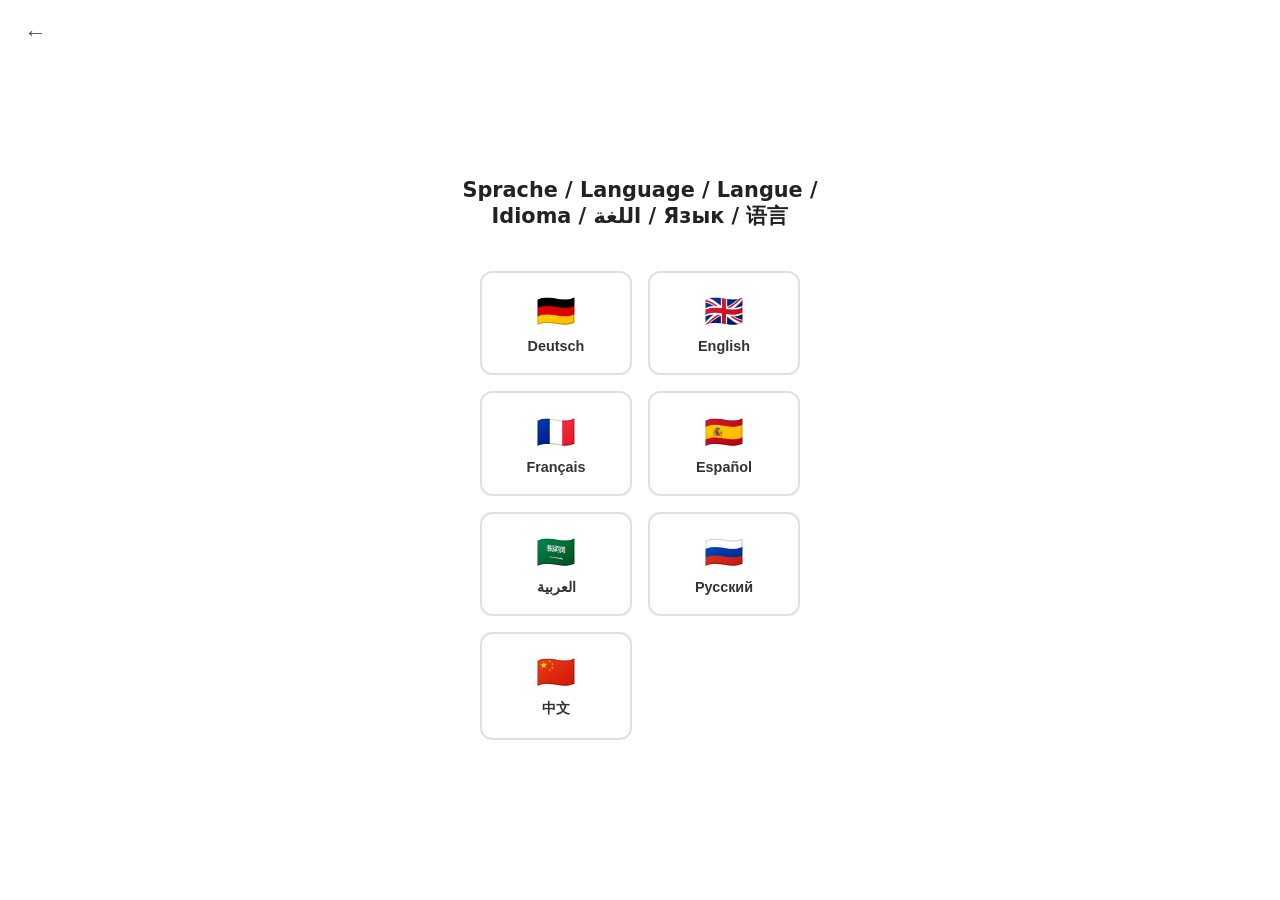
==== index.html @ 5dfb3250 "Initial deploy of the Deutschtest at deutschpegel.de" ====
<!DOCTYPE html>
<html lang="de">
  <head>
    <meta charset="UTF-8" />
    <meta name="viewport" content="width=device-width, initial-scale=1.0" />
    <title>Deutschtest – Wie gut ist dein Deutsch? | German Vocabulary Test</title>
    <meta name="description" content="Kostenloser Deutsch-Wortschatztest für Anfänger und Fortgeschrittene. Teste dein Deutsch von A1 bis C2 – schnell, kostenlos und ohne Anmeldung. Free German vocabulary test for all levels." />
    <meta name="keywords" content="Deutschtest, Deutsch Test, German test, German vocabulary test, Deutsch Wortschatztest, Deutschkenntnisse testen, A1 B1 C1 Deutsch, test your German, free German test" />
    <meta name="author" content="Jens Schmidtke" />
    <meta name="robots" content="index, follow" />
    <link rel="canonical" href="https://deutschpegel.de/" />

    <!-- Open Graph -->
    <meta property="og:title" content="Deutschtest – Teste dein Deutsch kostenlos" />
    <meta property="og:description" content="Wie gut ist dein Deutsch? Mach den kostenlosen Wortschatztest und finde dein Niveau von A1 bis C2." />
    <meta property="og:type" content="website" />
    <meta property="og:url" content="https://deutschpegel.de/" />
    <meta property="og:locale" content="de_DE" />

    <!-- Twitter Card -->
    <meta name="twitter:card" content="summary" />
    <meta name="twitter:title" content="Deutschtest – Teste dein Deutsch kostenlos" />
    <meta name="twitter:description" content="Kostenloser Deutsch-Wortschatztest. Finde dein Niveau von A1 bis C2 – ohne Anmeldung." />
    <script type="module" crossorigin src="/assets/index-deutschpegel-d1sfqUGO.js"></script>
    <link rel="stylesheet" crossorigin href="/assets/index-deutschpegel-DRLlf39T.css">
  </head>
  <body>
    <div id="root"></div>
  </body>
</html>
---- assets/index-deutschpegel-DRLlf39T.css ----
*,*:before,*:after{box-sizing:border-box}body{margin:0;font-family:system-ui,-apple-system,sans-serif}.ppvt-container{min-height:100vh;display:flex;flex-direction:column;align-items:center;background:var(--bg);padding:0 0 2rem}.ppvt-timer-track{width:100%;height:5px;background:#e0e0e0;overflow:hidden}.ppvt-timer-bar{height:100%;transition:width .05s linear,background .3s}.ppvt-header{width:100%;display:flex;align-items:center;gap:.75rem;padding:.75rem 1rem;box-sizing:border-box}.ppvt-back{background:none;border:none;font-size:1.4rem;color:var(--text);cursor:pointer;padding:.25rem .5rem;flex-shrink:0}.ppvt-progress-bar{flex:1;height:6px;background:var(--border, #e0e0e0);border-radius:3px;overflow:hidden}.ppvt-progress-fill{height:100%;background:var(--accent, #4a90d9);border-radius:3px;transition:width .3s ease}.ppvt-count{font-size:.8rem;color:var(--text-muted, #888);flex-shrink:0;min-width:2.5rem;text-align:right}.ppvt-prompt{display:flex;flex-direction:column;align-items:center;gap:.5rem;margin:1.25rem 0 1rem}.ppvt-audio-btn{width:64px;height:64px;border-radius:50%;border:none;background:var(--accent, #4a90d9);color:#fff;display:flex;align-items:center;justify-content:center;cursor:pointer;box-shadow:0 2px 8px #0003;transition:transform .1s}.ppvt-audio-btn:active{transform:scale(.93)}.ppvt-instruction{font-size:.9rem;color:var(--text-muted, #888);margin:0}.ppvt-grid{display:grid;grid-template-columns:1fr 1fr;gap:10px;padding:0 1rem;width:100%;max-width:420px;box-sizing:border-box}.ppvt-option{aspect-ratio:1;border-radius:12px;border:3px solid var(--border, #e0e0e0);background:var(--card-bg, #fff);padding:6px;cursor:pointer;overflow:hidden;transition:border-color .2s,transform .1s}.ppvt-option:active{transform:scale(.97)}.ppvt-option.selected{border-color:#4a90d9;background:#f0f6ff}.ppvt-option.correct{border-color:#4caf50;background:#f0fff2}.ppvt-option.wrong{border-color:#e05;background:#fff0f3}.ppvt-option.waiting{opacity:.45;cursor:default;pointer-events:none}.ppvt-practice-label{font-size:.8rem;color:var(--text-muted, #888)}.ppvt-option img{width:100%;height:100%;object-fit:cover;border-radius:8px;display:block}.ppvt-result{display:flex;flex-direction:column;align-items:center;gap:1rem;padding:2rem 1.5rem;width:100%;max-width:420px;box-sizing:border-box}.ppvt-result h2{margin:0;font-size:1.3rem;color:var(--text)}.ppvt-level{font-size:3.5rem;font-weight:700;color:var(--accent, #4a90d9);line-height:1}.ppvt-level-spinner{height:4rem;display:flex;align-items:center;justify-content:center}.ppvt-spinner{width:2.5rem;height:2.5rem;border:4px solid rgba(74,144,217,.2);border-top-color:var(--accent, #4a90d9);border-radius:50%;animation:ppvt-spin .9s linear infinite}@keyframes ppvt-spin{to{transform:rotate(360deg)}}.ppvt-cefr-scale{margin:1.25rem 0 .5rem;display:flex;gap:8px;justify-content:center}.ppvt-cefr-group-wrapper{border:1.5px solid #ccc;border-radius:10px;padding:8px 8px 6px;display:flex;flex-direction:column;align-items:center;gap:6px}.ppvt-cefr-boxes{display:flex;gap:5px}.ppvt-cefr-box{width:38px;height:38px;border-radius:7px;display:flex;align-items:center;justify-content:center;font-size:12px;font-weight:500}.ppvt-cefr-group{font-size:9px;text-align:center;color:var(--text-muted, #888);line-height:1.3;max-width:90px}.ppvt-result-caveat{margin:0;color:var(--text-muted, #888);font-size:.85rem;text-align:center;line-height:1.5;max-width:320px}.ppvt-band-score{font-size:.75rem;color:var(--text-muted, #888);min-width:2rem;text-align:right}.ppvt-result-btns{display:flex;gap:.75rem;margin-top:.5rem}.ppvt-btn{padding:.65rem 1.5rem;border-radius:8px;border:none;background:var(--accent, #4a90d9);color:#fff;font-size:.95rem;font-weight:600;cursor:pointer}.ppvt-btn.secondary{background:var(--border, #e0e0e0);color:var(--text)}.ppvt-flow-container{min-height:100vh;display:flex;flex-direction:column;align-items:center;justify-content:center;padding:2rem 1.5rem;gap:1.5rem;max-width:480px;margin:0 auto}.ppvt-flow-container.rtl{direction:rtl;text-align:right}.ppvt-flow-back{position:absolute;top:1rem;left:1rem;background:none;border:none;font-size:1.4rem;cursor:pointer;color:#555;padding:.25rem .5rem}.rtl .ppvt-flow-back{left:auto;right:1rem}.ppvt-flow-title{font-size:1.3rem;font-weight:700;text-align:center;color:#222}.ppvt-flow-body{font-size:.95rem;line-height:1.6;color:#444;text-align:center;max-width:400px}.ppvt-flow-btns{display:flex;flex-direction:column;gap:.75rem;width:100%;max-width:320px}.ppvt-flow-btn{padding:.85rem 1.5rem;border-radius:10px;border:none;font-size:1rem;font-weight:600;cursor:pointer;width:100%}.ppvt-flow-btn.primary{background:#4a90d9;color:#fff}.ppvt-flow-btn.secondary{background:#eee;color:#555}.ppvt-lang-grid{display:grid;grid-template-columns:1fr 1fr;gap:1rem;width:100%;max-width:320px}.ppvt-lang-btn{display:flex;flex-direction:column;align-items:center;gap:.5rem;padding:1.2rem;border-radius:12px;border:2px solid #e0e0e0;background:#fff;cursor:pointer;transition:border-color .15s,box-shadow .15s}.ppvt-lang-btn:hover{border-color:#4a90d9;box-shadow:0 2px 8px #4a90d933}.ppvt-lang-flag{font-size:2rem}.ppvt-lang-label{font-size:.9rem;font-weight:600;color:#333}.ppvt-demo-form{display:flex;flex-direction:column;gap:1.5rem;width:100%;max-width:380px}.ppvt-demo-label{display:flex;flex-direction:column;gap:.4rem;font-size:.9rem;font-weight:600;color:#333}.ppvt-demo-label select{padding:.6rem .75rem;border-radius:8px;border:1.5px solid #ccc;font-size:.95rem;background:#fff;color:#333}.ppvt-prof-grid{display:flex;flex-direction:column;gap:.4rem;margin-top:.4rem}.ppvt-prof-btn{display:flex;align-items:center;gap:.75rem;padding:.55rem .75rem;border-radius:8px;border:1.5px solid #ddd;background:#fff;cursor:pointer;text-align:left;transition:border-color .12s,background .12s}.ppvt-prof-btn:hover{border-color:#4a90d9;background:#f0f6ff}.ppvt-prof-btn.selected{border-color:#4a90d9;background:#4a90d9;color:#fff}.ppvt-prof-num{font-size:.75rem;font-weight:700;min-width:1.2rem;color:#999}.ppvt-prof-btn.selected .ppvt-prof-num{color:#fffc}.ppvt-prof-label{font-size:.9rem;font-weight:500}
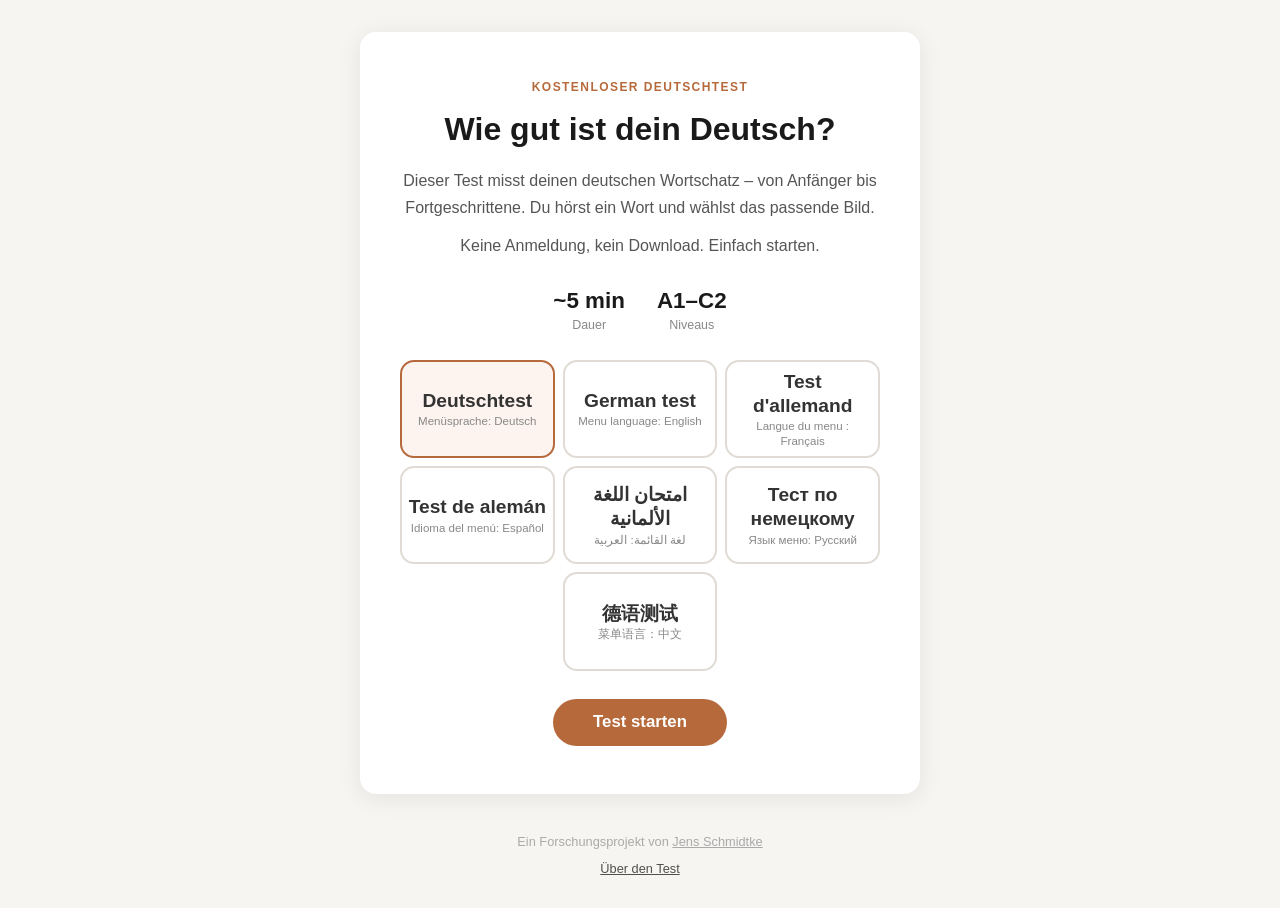
==== commit e579854a: "Use the flag-free landing page at the root, move the test to /test/, add info pages" ====
--- a/index.html
+++ b/index.html
@@ -1,30 +1,245 @@
 <!DOCTYPE html>
 <html lang="de">
-  <head>
-    <meta charset="UTF-8" />
-    <meta name="viewport" content="width=device-width, initial-scale=1.0" />
-    <title>Deutschtest – Wie gut ist dein Deutsch? | German Vocabulary Test</title>
-    <meta name="description" content="Kostenloser Deutsch-Wortschatztest für Anfänger und Fortgeschrittene. Teste dein Deutsch von A1 bis C2 – schnell, kostenlos und ohne Anmeldung. Free German vocabulary test for all levels." />
-    <meta name="keywords" content="Deutschtest, Deutsch Test, German test, German vocabulary test, Deutsch Wortschatztest, Deutschkenntnisse testen, A1 B1 C1 Deutsch, test your German, free German test" />
-    <meta name="author" content="Jens Schmidtke" />
-    <meta name="robots" content="index, follow" />
-    <link rel="canonical" href="https://deutschpegel.de/" />
-
-    <!-- Open Graph -->
-    <meta property="og:title" content="Deutschtest – Teste dein Deutsch kostenlos" />
-    <meta property="og:description" content="Wie gut ist dein Deutsch? Mach den kostenlosen Wortschatztest und finde dein Niveau von A1 bis C2." />
-    <meta property="og:type" content="website" />
-    <meta property="og:url" content="https://deutschpegel.de/" />
-    <meta property="og:locale" content="de_DE" />
-
-    <!-- Twitter Card -->
-    <meta name="twitter:card" content="summary" />
-    <meta name="twitter:title" content="Deutschtest – Teste dein Deutsch kostenlos" />
-    <meta name="twitter:description" content="Kostenloser Deutsch-Wortschatztest. Finde dein Niveau von A1 bis C2 – ohne Anmeldung." />
-    <script type="module" crossorigin src="/assets/index-deutschpegel-d1sfqUGO.js"></script>
-    <link rel="stylesheet" crossorigin href="/assets/index-deutschpegel-DRLlf39T.css">
-  </head>
-  <body>
-    <div id="root"></div>
-  </body>
+<head>
+  <meta charset="UTF-8"/>
+  <meta name="viewport" content="width=device-width, initial-scale=1.0"/>
+  <title>Deutschtest – Wie gut ist dein Deutsch?</title>
+  <meta name="description" content="Kostenloser Deutsch-Wortschatztest für alle Niveaus von A1 bis C2. Schnell, kostenlos und ohne Anmeldung."/>
+  <meta name="keywords" content="Deutschtest, German test, Deutsch lernen, Wortschatztest, A1 B1 C1 Deutsch, test your German"/>
+  <meta property="og:title" content="Deutschtest – Wie gut ist dein Deutsch?"/>
+  <meta property="og:description" content="Kostenloser Wortschatztest von A1 bis C2. Kein Anmeldung nötig."/>
+  <meta property="og:type" content="website"/>
+  <meta property="og:url" content="https://deutschpegel.de"/>
+  <link rel="canonical" href="https://deutschpegel.de"/>
+  <style>
+    *, *::before, *::after { box-sizing: border-box; margin: 0; padding: 0; }
+
+    body {
+      font-family: -apple-system, BlinkMacSystemFont, "Segoe UI", sans-serif;
+      background: #f7f5f2;
+      color: #1a1a1a;
+      min-height: 100vh;
+      display: flex;
+      flex-direction: column;
+      align-items: center;
+      justify-content: center;
+      padding: 2rem;
+    }
+
+    .card {
+      background: #fff;
+      border-radius: 16px;
+      padding: 3rem 2.5rem;
+      max-width: 560px;
+      width: 100%;
+      text-align: center;
+      box-shadow: 0 4px 24px rgba(0,0,0,0.08);
+    }
+
+    .label {
+      font-size: 0.75rem;
+      font-weight: 700;
+      letter-spacing: 0.12em;
+      text-transform: uppercase;
+      color: #b66a3c;
+      margin-bottom: 1rem;
+    }
+
+    h1 {
+      font-size: 2rem;
+      font-weight: 700;
+      line-height: 1.2;
+      margin-bottom: 1.25rem;
+      color: #1a1a1a;
+    }
+
+    p {
+      font-size: 1rem;
+      line-height: 1.65;
+      color: #555;
+      margin-bottom: 0.75rem;
+    }
+
+    .details {
+      display: flex;
+      justify-content: center;
+      gap: 2rem;
+      margin: 1.75rem 0;
+      flex-wrap: wrap;
+    }
+
+    .detail {
+      display: flex;
+      flex-direction: column;
+      align-items: center;
+      gap: 0.25rem;
+    }
+
+    .detail-value {
+      font-size: 1.4rem;
+      font-weight: 700;
+      color: #1a1a1a;
+    }
+
+    .detail-label {
+      font-size: 0.78rem;
+      color: #888;
+    }
+
+    /* Equal-size buttons: three per row on desktop, two on phones; the odd last one is centred. */
+    .lang-grid {
+      display: grid;
+      grid-template-columns: repeat(6, 1fr);
+      grid-auto-rows: 1fr;
+      gap: 0.5rem;
+      max-width: 500px;
+      margin: 1.75rem auto 1.25rem;
+    }
+
+    .lang-btn {
+      display: flex;
+      flex-direction: column;
+      align-items: center;
+      justify-content: center;
+      gap: 0.1rem;
+      grid-column: span 2;
+      padding: 0.5rem 0.4rem;
+      border: 2px solid #e0dbd4;
+      border-radius: 14px;
+      background: #fff;
+      font-family: inherit;
+      line-height: 1.25;
+      cursor: pointer;
+      transition: border-color 0.15s, background 0.15s;
+      color: #333;
+    }
+
+    .lang-btn .sub { font-size: 0.72rem; color: #888; }
+    .lang-btn .name { font-size: 1.2rem; font-weight: 700; }
+    @media (max-width: 520px) {
+      .lang-btn { padding: 0.35rem 0.3rem; }
+      .lang-btn .name { font-size: 1rem; }
+      .lang-btn .sub { font-size: 0.68rem; }
+    }
+    .lang-btn:last-child { grid-column: 3 / span 2; }
+    .lang-btn:hover { border-color: #b66a3c; }
+    .lang-btn.active { border-color: #b66a3c; background: #fdf4ef; }
+
+    @media (max-width: 520px) {
+      body { padding: 0.75rem; }
+      .card { padding: 1.5rem 1.1rem; }
+      h1 { font-size: 1.6rem; margin-bottom: 0.9rem; }
+      .details { margin: 1.1rem 0; gap: 1.5rem; }
+      .lang-grid { margin: 1.1rem 0 1rem; gap: 0.4rem; grid-template-columns: repeat(4, 1fr); }
+      .lang-btn:last-child { grid-column: 2 / span 2; }
+      footer { margin-top: 1.25rem; }
+    }
+
+    .start-btn {
+      display: inline-block;
+      background: #b66a3c;
+      color: #fff;
+      font-size: 1.05rem;
+      font-weight: 700;
+      padding: 0.85rem 2.5rem;
+      border-radius: 999px;
+      text-decoration: none;
+      margin-top: 0.5rem;
+      transition: background 0.15s;
+    }
+
+    .start-btn:hover { background: #9a5530; }
+
+    footer {
+      margin-top: 2.5rem;
+      font-size: 0.8rem;
+      color: #aaa;
+    }
+
+    footer a { color: #aaa; }
+.infolinks{margin-top:.75rem;display:flex;flex-wrap:wrap;gap:.6rem;justify-content:center;font-size:.8rem;opacity:.75}
+.infolinks a{color:inherit}
+  </style>
+</head>
+<body>
+  <div class="card">
+    <div class="label" id="ui-label"></div>
+    <h1 id="ui-title"></h1>
+    <p id="ui-desc1"></p>
+    <p id="ui-desc2"></p>
+
+    <div class="details">
+      <div class="detail">
+        <span class="detail-value">~5 min</span>
+        <span class="detail-label" id="ui-duration"></span>
+      </div>
+      <div class="detail">
+        <span class="detail-value">A1–C2</span>
+        <span class="detail-label" id="ui-levels"></span>
+      </div>
+    </div>
+
+    <div class="lang-grid" id="lang-grid"></div>
+
+    <a class="start-btn" id="start-btn" href="/test/?lang=de"></a>
+  </div>
+
+  <footer id="ui-footer"></footer>
+<nav class="infolinks"><a id="info-link" href="/info/de/">Über den Test</a></nav>
+
+<script>
+const LANGS = [
+  { code: 'de', label: 'Deutsch', menu: 'Menüsprache', test: 'Deutschtest' },
+  { code: 'en', label: 'English', menu: 'Menu language', test: 'German test' },
+  { code: 'fr', label: 'Français', menu: 'Langue du menu', test: 'Test d\'allemand' },
+  { code: 'es', label: 'Español', menu: 'Idioma del menú', test: 'Test de alemán' },
+  { code: 'ar', label: 'العربية', menu: 'لغة القائمة', test: 'امتحان اللغة الألمانية' },
+  { code: 'ru', label: 'Русский', menu: 'Язык меню', test: 'Тест по немецкому' },
+  { code: 'zh', label: '中文', menu: '菜单语言', test: '德语测试' },
+]
+
+const UI = {
+  de: { info: 'Über den Test', label: 'Kostenloser Deutschtest', title: 'Wie gut ist dein Deutsch?', desc1: 'Dieser Test misst deinen deutschen Wortschatz – von Anfänger bis Fortgeschrittene. Du hörst ein Wort und wählst das passende Bild.', desc2: 'Keine Anmeldung, kein Download. Einfach starten.', duration: 'Dauer', levels: 'Niveaus', start: 'Test starten', footer: 'Ein Forschungsprojekt von <a href="https://jensschmidtke.de">Jens Schmidtke</a>' },
+  en: { info: 'About the test', label: 'Free German test', title: 'How good is your German?', desc1: 'This test measures your German vocabulary – from beginner to advanced. You hear a word and choose the matching picture.', desc2: 'No registration, no download. Just start.', duration: 'Duration', levels: 'Levels', start: 'Start test', footer: 'A research project by <a href="https://jensschmidtke.de">Jens Schmidtke</a>' },
+  fr: { info: 'À propos du test', label: 'Test d\'allemand gratuit', title: 'Quel est votre niveau d\'allemand ?', desc1: 'Ce test mesure votre vocabulaire allemand – du débutant à l\'avancé. Vous entendez un mot et choisissez l\'image correspondante.', desc2: 'Sans inscription, sans téléchargement. Commencez simplement.', duration: 'Durée', levels: 'Niveaux', start: 'Commencer le test', footer: 'Un projet de recherche de <a href="https://jensschmidtke.de">Jens Schmidtke</a>' },
+  es: { info: 'Sobre el test', label: 'Test de alemán gratuito', title: '¿Qué tan bueno es tu alemán?', desc1: 'Esta prueba mide tu vocabulario alemán – desde principiante hasta avanzado. Escuchas una palabra y eliges la imagen correspondiente.', desc2: 'Sin registro, sin descarga. Simplemente empieza.', duration: 'Duración', levels: 'Niveles', start: 'Iniciar prueba', footer: 'Un proyecto de investigación de <a href="https://jensschmidtke.de">Jens Schmidtke</a>' },
+  ar: { info: 'حول الاختبار', label: 'اختبار ألماني مجاني', title: 'ما مستواك في اللغة الألمانية؟', desc1: 'يقيس هذا الاختبار مفرداتك الألمانية – من المبتدئ إلى المتقدم. تسمع كلمة وتختار الصورة المطابقة.', desc2: 'بدون تسجيل، بدون تنزيل. فقط ابدأ.', duration: 'المدة', levels: 'المستويات', start: 'ابدأ الاختبار', footer: 'مشروع بحثي بقلم <a href="https://jensschmidtke.de">Jens Schmidtke</a>' },
+  ru: { info: 'О тесте', label: 'Бесплатный тест по немецкому', title: 'Как хорошо вы знаете немецкий?', desc1: 'Этот тест измеряет ваш словарный запас немецкого языка – от начинающего до продвинутого. Вы слышите слово и выбираете подходящую картинку.', desc2: 'Без регистрации, без загрузки. Просто начните.', duration: 'Продолжительность', levels: 'Уровни', start: 'Начать тест', footer: 'Исследовательский проект <a href="https://jensschmidtke.de">Jens Schmidtke</a>' },
+  zh: { info: '关于本测试', label: '免费德语测试', title: '你的德语水平如何？', desc1: '本测试测量您的德语词汇量——从初学者到高级。您听到一个单词并选择相应的图片。', desc2: '无需注册，无需下载。直接开始。', duration: '时长', levels: '级别', start: '开始测试', footer: '<a href="https://jensschmidtke.de">Jens Schmidtke</a> 的研究项目' },
+}
+
+let selected = 'de'
+
+function render() {
+  const u = UI[selected] || UI.de
+  document.getElementById('ui-label').textContent = u.label
+  document.getElementById('ui-title').textContent = u.title
+  document.getElementById('ui-desc1').textContent = u.desc1
+  document.getElementById('ui-desc2').textContent = u.desc2
+  document.getElementById('ui-duration').textContent = u.duration
+  document.getElementById('ui-levels').textContent = u.levels
+  document.getElementById('start-btn').textContent = u.start
+  document.getElementById('start-btn').href = `/test/?lang=${selected}`
+  document.getElementById('ui-footer').innerHTML = u.footer
+  const info = document.getElementById('info-link')
+  info.href = `/info/${selected}/`
+  info.hreflang = selected
+  info.textContent = u.info
+
+  const grid = document.getElementById('lang-grid')
+  grid.innerHTML = ''
+  LANGS.forEach(l => {
+    const btn = document.createElement('button')
+    btn.className = 'lang-btn' + (l.code === selected ? ' active' : '')
+    btn.lang = l.code
+    const sep = l.code === 'zh' ? '：' : l.code === 'fr' ? ' : ' : ': '
+    btn.innerHTML = `<span class="name" dir="auto">${l.test}</span><span class="sub" dir="auto">${l.menu}${sep}${l.label}</span>`
+    btn.onclick = () => { selected = l.code; render() }
+    grid.appendChild(btn)
+  })
+}
+
+render()
+</script>
+</body>
 </html>
